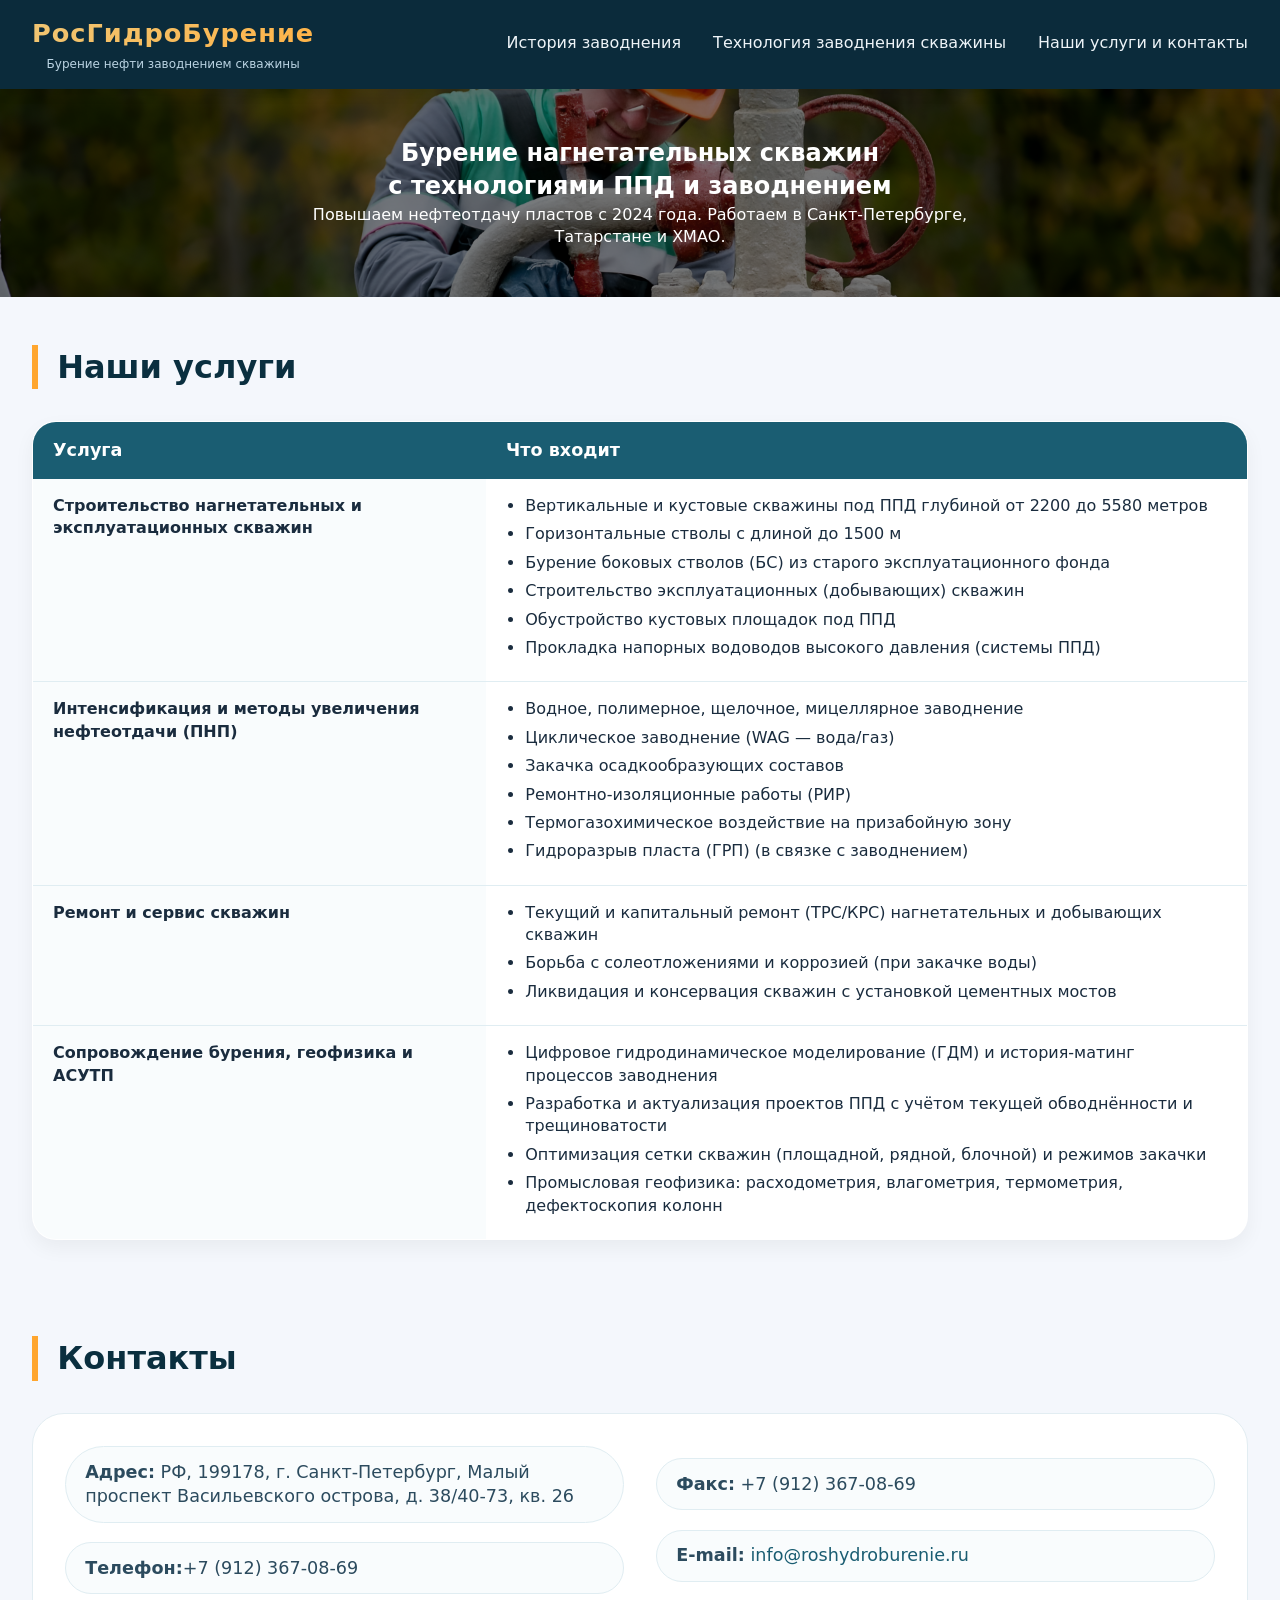
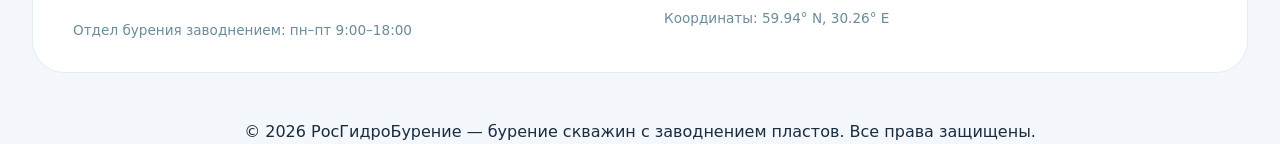
==== index.html @ d4af9af2 "Add files via upload" ====
<!DOCTYPE html>
<html lang="ru">
<head>
    <meta charset="UTF-8">
    <meta name="viewport" content="width=device-width, initial-scale=1.0, user-scalable=yes">
    <title>РосГидроБурение</title>
    <link rel="stylesheet" href="style.css">
</head>
<body>
<header class="site-header">
    <div class="header-container">
        <div class="logo">
            <h1>РосГидроБурение</h1>
            <center><p>Бурение нефти заводнением скважины</p></center>
        </div>
        <div class="nav-links">
            <a href="index_1.html">История заводнения</a>
            <a href="index_2.html">Технология заводнения скважины</a>
            <a href="index.html">Наши услуги и контакты</a>
        </div>
    </div>
</header>
<section class="hero hero3">
    <h2>Бурение нагнетательных скважин<br>с технологиями ППД и заводнением</h2>
    <p>Повышаем нефтеотдачу пластов с 2024 года. Работаем в Санкт-Петербурге, <br>Татарстане и ХМАО.</p>
</section>

<section id="services" class="container">
    <h2 class="section-title">Наши услуги</h2>
    <table class="services-table">
        <thead>
            <tr><th>Услуга</th><th>Что входит</th></tr>
        </thead>
        <tbody>
            <tr>
                <td><strong>Строительство нагнетательных и эксплуатационных скважин</strong></td>
                <td><ul><li>Вертикальные и кустовые скважины под ППД глубиной от 2200 до 5580 метров</li><li>Горизонтальные стволы с длиной до 1500 м</li><li>Бурение боковых стволов (БС) из старого эксплуатационного фонда</li><li>Строительство эксплуатационных (добывающих) скважин</li><li>Обустройство кустовых площадок под ППД</li><li>Прокладка напорных водоводов высокого давления (системы ППД)</li></ul></td>
                
            </tr>
            <tr>
                <td><strong>Интенсификация и методы увеличения нефтеотдачи (ПНП)</strong></td>
                <td><ul><li>Водное, полимерное, щелочное, мицеллярное заводнение</li><li>Циклическое заводнение (WAG — вода/газ)</li><li>Закачка осадкообразующих составов</li><li>Ремонтно-изоляционные работы (РИР)</li><li>Термогазохимическое воздействие на призабойную зону</li><li>Гидроразрыв пласта (ГРП) (в связке с заводнением)</li></ul></td>
                
            </tr>
            <tr>
                <td><strong>Ремонт и сервис скважин</strong></td>
                <td><ul><li>Текущий и капитальный ремонт (ТРС/КРС) нагнетательных и добывающих скважин</li><li>Борьба с солеотложениями и коррозией (при закачке воды)</li><li>Ликвидация и консервация скважин с установкой цементных мостов</li></ul></td>
                
             </tr>
            <tr>
                <td><strong>Сопровождение бурения, геофизика и АСУТП</strong></td>
                <td><ul><li>Цифровое гидродинамическое моделирование (ГДМ) и история-матинг процессов заводнения</li><li>Разработка и актуализация проектов ППД с учётом текущей обводнённости и трещиноватости</li><li>Оптимизация сетки скважин (площадной, рядной, блочной) и режимов закачки</li><li>Промысловая геофизика: расходометрия, влагометрия, термометрия, дефектоскопия колонн</li></ul></td>
                
             </tr>
        </tbody>
    </table>
</section>
<section id="contacts" class="contacts-section">
        <h2 class="contacts-title">Контакты</h2>
        <div class="contacts-simple">
            <div class="contact-block">
                <div class="contact-item">
                    <span><strong>Адрес:</strong> РФ, 199178, г. Санкт-Петербург, Малый проспект Васильевского острова, д. 38/40-73, кв. 26</span>
                </div>
                <div class="contact-item">
                    <span><strong>Телефон:</strong>+7 (912) 367-08-69</span>
                </div>
                <div class="contact-note">
                    Отдел бурения заводнением: пн–пт 9:00–18:00
                </div>
            </div>
            <div class="contact-block">
                <div class="contact-item">
                    <span><strong>Факс:</strong> +7 (912) 367-08-69</span>
                </div>
                <div class="contact-item">
                    <span><strong>E-mail:</strong> <a href="mailto:info@hydrodrillneft.ru">info@roshydroburenie.ru</a></span>
                </div>
                <div class="contact-note">
                    Координаты: 59.94° N, 30.26° E
                </div>
            </div>
        </div>
</section>
<footer class="site-footer">
    <center><p>© 2026 РосГидроБурение — бурение скважин с заводнением пластов. Все права защищены.</p></center>
</footer>
</body>
</html>
---- style.css ----
* {
    margin: 0;
    padding: 0;
    box-sizing: border-box;
}
body {
    font-family: system-ui, 'Segoe UI', 'Roboto', 'Helvetica Neue', sans-serif;
    background: #f4f7fc;
    color: #1a2c3e;
    line-height: 1.4;
    scroll-behavior: smooth;
}
.site-header {
    background: #0b2b3b;
    color: white;
    padding: 1rem 2rem;
    position: sticky;
    top: 0;
    z-index: 100;
    box-shadow: 0 4px 12px rgba(0,0,0,0.1);
}
.header-container {
    max-width: 1280px;
    margin: 0 auto;
    display: flex;
    flex-wrap: wrap;
    align-items: center;
    justify-content: space-between;
}
.logo h1 {
    font-size: 1.6rem;
    letter-spacing: 1px;
    font-weight: 600;
    background: linear-gradient(135deg, #f0c674, #ffb347);
    background-clip: text;
    -webkit-background-clip: text;
    color: transparent;
}

.logo p {
    font-size: 0.75rem;
    color: #bbd4e3;
    margin-top: 4px;
}
.nav-links {
    display: flex;
    gap: 2rem;
    flex-wrap: wrap;
}
.nav-links a {
    color: #eef4f8;
    text-decoration: none;
    font-weight: 500;
    transition: 0.2s;
    font-size: 1rem;
    padding: 0.5rem 0;
    border-bottom: 2px solid transparent;
}
.nav-links a:hover {
    border-bottom-color: #ffb347;
    color: #ffcd94;
}
@media (max-width: 700px) {
    .site-header {
        padding: 1rem;
    }
    .header-container {
        flex-direction: column;
        gap: 0.8rem;
    }
    .nav-links {
        gap: 1.2rem;
        justify-content: center;
    }
}
.hero {
    position: relative;
    padding: 3rem 2rem;
    text-align: center;
    background-size: cover;
    background-position: center;
    background-repeat: no-repeat;
}

/* Затемняющий слой */
.hero::before {
    content: '';
    position: absolute;
    top: 0;
    left: 0;
    width: 100%;
    height: 100%;
    background: rgba(0, 0, 0, 0.5); /* 0.5 = 50% затемнения */
    z-index: 1;
}

/* Чтобы контент был поверх затемнения */
.hero * {
    position: relative;
    z-index: 2;
}

/* Затемнение через градиент (проще и без псевдоэлементов) */
.hero1 {
    color: white;
    background-image: url("history.png");
}

.hero2 {
    color: white;
    background-image: url("dobycha.jpg");
}

.hero3 {
    color: white;
    background-image: url("inzhener.png");
}

.container {
    max-width: 1280px;
    margin: 0 auto;
    padding: 3rem 2rem;
}
.section-title {
    font-size: 2rem;
    margin-bottom: 2rem;
    font-weight: 600;
    border-left: 6px solid #ffa62e;
    padding-left: 1.2rem;
    color: #0a2f3f;
}
.card-grid {
    display: grid;
    grid-template-columns: repeat(auto-fit, minmax(280px, 1fr));
    gap: 2rem;
    margin-top: 1rem;
}
.card {
    background: white;
    border-radius: 24px;
    padding: 1.6rem;
    box-shadow: 0 8px 20px rgba(0,0,0,0.05);
    transition: transform 0.2s, box-shadow 0.2s;
    border: 1px solid #e2edf2;
}
ul {
    padding-left: 20px; 
}
.ol{
    padding-left: 20px;
}
.card h3 {
    font-size: 1.5rem;
    margin-bottom: 1rem;
    color: #1a4e63;
}

.card p, .card li {
    color: #2c4b5e;
    line-height: 1.5;
}
.placeholder-text {
    background: #f0f5f9;
    padding: 1rem;
    border-radius: 16px;
    font-family: monospace;
    font-size: 0.85rem;
    color: #4e6b7a;
    margin-top: 0.8rem;
}

.service-list {
    list-style: none;
    padding: 0;
}

.service-list li {
    padding: 0.6rem 0;
    border-bottom: 1px dashed #cbdbe2;
    display: flex;
    gap: 0.5rem;
    align-items: center;
}

.service-list li::before {
    content: "⚙️";
    font-size: 1.1rem;
}

/* Стили для таблицы услуг */
.services-table {
    width: 100%;
    border-collapse: collapse;
    background: white;
    border-radius: 24px;
    overflow: hidden;
    box-shadow: 0 8px 20px rgba(0,0,0,0.05);
    border: 1px solid #e2edf2;
}

.services-table th {
    background: #1a5d72;
    color: white;
    padding: 16px 20px;
    text-align: left;
    font-size: 1.1rem;
    font-weight: 600;
}

.services-table td {
    padding: 16px 20px;
    vertical-align: top;
    border-bottom: 1px solid #e0edf2;
}

.services-table tr:last-child td {
    border-bottom: none;
}

.services-table td:first-child {
    background: #f9fcfd;
    width: 28%;
}

.services-table td:nth-child(2) {
    width: 47%;
}

.services-table td:nth-child(3) {
    width: 25%;
}

.services-table ul {
    margin: 0;
    padding-left: 1.2rem;
}

.services-table li {
    margin-bottom: 6px;
}

.table-detail {
    background: #f0f5f9;
    padding: 8px 12px;
    border-radius: 16px;
    font-size: 0.85rem;
    line-height: 1.5;
}

.ris{
    font-size:10px;
}
.contacts-section {
    max-width: 1280px;
    margin: 0 auto;
    padding: 3rem 2rem;
}

.contacts-title {
    font-size: 2rem;
    margin-bottom: 2rem;
    font-weight: 600;
    border-left: 6px solid #ffa62e;
    padding-left: 1.2rem;
    color: #0a2f3f;
}

.contacts-simple {
    background: white;
    border-radius: 32px;
    padding: 2rem;
    border: 1px solid #e2edf2;
    display: flex;
    flex-wrap: wrap;
    gap: 2rem;
    justify-content: space-between;
    align-items: center;
}

.contact-block {
    flex: 1;
    min-width: 240px;
    display: flex;
    flex-direction: column;
    gap: 1.2rem;
}

.contact-item {
    display: flex;
    align-items: center;
    gap: 1rem;
    font-size: 1.1rem;
    background: #f9fcfd;
    padding: 0.8rem 1.2rem;
    border-radius: 60px;
    border: 1px solid #e0edf2;
}

.contact-item .emoji {
    font-size: 1.6rem;
}

.contact-item a {
    color: #1a5d72;
    text-decoration: none;
    font-weight: 500;
    transition: 0.2s;
}

.contact-item a:hover {
    color: #ff8c1a;
    text-decoration: underline;
}

.contact-item span {
    color: #2c4b5e;
}

.contact-note {
    font-size: 0.85rem;
    color: #6c8b9b;
    margin-top: 0.5rem;
    padding-left: 0.5rem;
}

.contact-placeholder {
    background: #f0f5f9;
    padding: 1rem;
    border-radius: 16px;
    font-family: monospace;
    font-size: 0.85rem;
    color: #4e6b7a;
    margin-top: 1.5rem;
    text-align: center;
}


@media (max-width: 760px) {
    .contacts-section {
        padding: 2rem 1.2rem;
    }
    .contacts-title {
        font-size: 1.7rem;
    }
    .contacts-simple {
        flex-direction: column;
        align-items: flex-start;
    }
    .contact-item {
        width: 100%;
    }
}
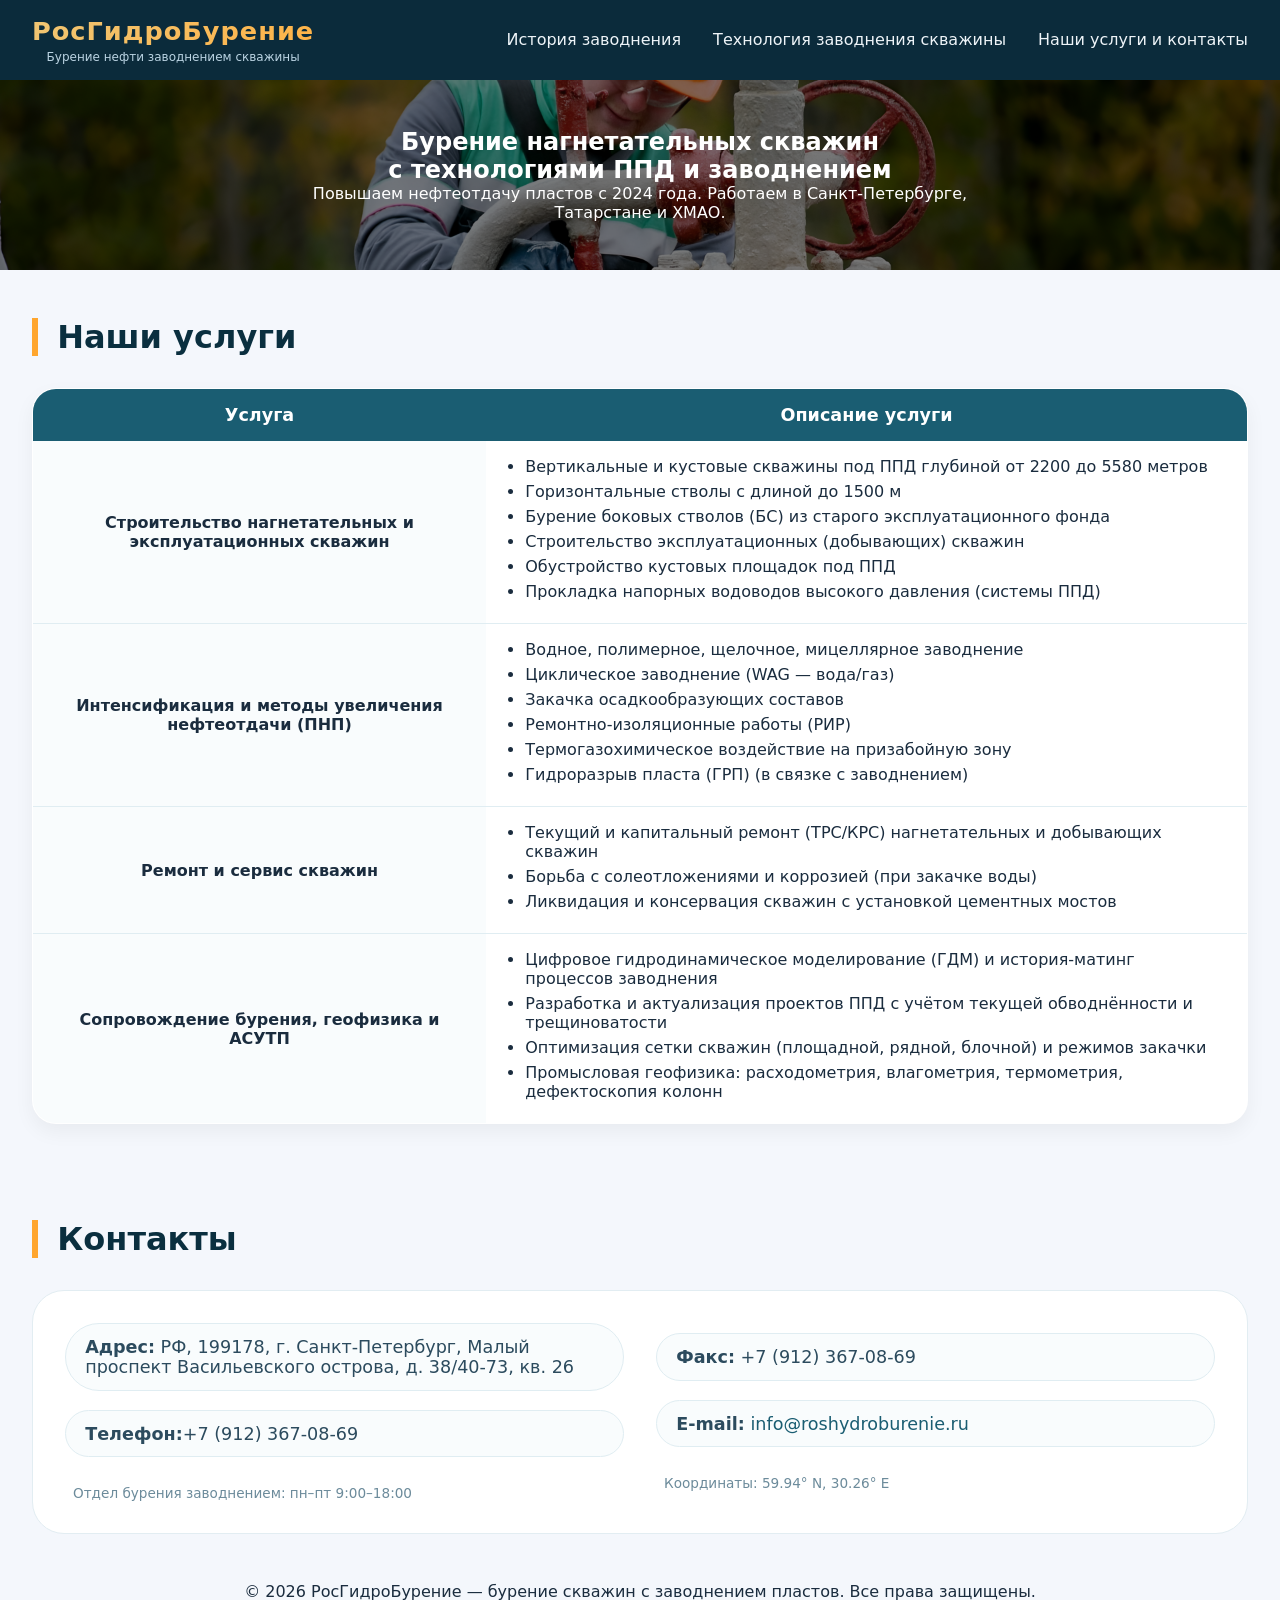
==== commit e9e10398: "Add files via upload" ====
--- a/index.html
+++ b/index.html
@@ -2,7 +2,7 @@
 <html lang="ru">
 <head>
     <meta charset="UTF-8">
-    <meta name="viewport" content="width=device-width, initial-scale=1.0, user-scalable=yes">
+    <meta name="viewport" content="width=1024, user-scalable=yes">
     <title>РосГидроБурение</title>
     <link rel="stylesheet" href="style.css">
 </head>
@@ -29,26 +29,26 @@
     <h2 class="section-title">Наши услуги</h2>
     <table class="services-table">
         <thead>
-            <tr><th>Услуга</th><th>Что входит</th></tr>
+            <tr><th><center>Услуга</center></th><th><center>Описание услуги</center></th></tr>
         </thead>
         <tbody>
             <tr>
-                <td><strong>Строительство нагнетательных и эксплуатационных скважин</strong></td>
+                <td style="text-align: center; vertical-align: middle;"><strong><center>Строительство нагнетательных и эксплуатационных скважин</center></strong></td>
                 <td><ul><li>Вертикальные и кустовые скважины под ППД глубиной от 2200 до 5580 метров</li><li>Горизонтальные стволы с длиной до 1500 м</li><li>Бурение боковых стволов (БС) из старого эксплуатационного фонда</li><li>Строительство эксплуатационных (добывающих) скважин</li><li>Обустройство кустовых площадок под ППД</li><li>Прокладка напорных водоводов высокого давления (системы ППД)</li></ul></td>
                 
             </tr>
             <tr>
-                <td><strong>Интенсификация и методы увеличения нефтеотдачи (ПНП)</strong></td>
+                <td style="text-align: center; vertical-align: middle;"><strong><center>Интенсификация и методы увеличения нефтеотдачи (ПНП)</center></strong></td>
                 <td><ul><li>Водное, полимерное, щелочное, мицеллярное заводнение</li><li>Циклическое заводнение (WAG — вода/газ)</li><li>Закачка осадкообразующих составов</li><li>Ремонтно-изоляционные работы (РИР)</li><li>Термогазохимическое воздействие на призабойную зону</li><li>Гидроразрыв пласта (ГРП) (в связке с заводнением)</li></ul></td>
                 
             </tr>
             <tr>
-                <td><strong>Ремонт и сервис скважин</strong></td>
+                <td style="text-align: center; vertical-align: middle;"><strong><center>Ремонт и сервис скважин</center></strong></td>
                 <td><ul><li>Текущий и капитальный ремонт (ТРС/КРС) нагнетательных и добывающих скважин</li><li>Борьба с солеотложениями и коррозией (при закачке воды)</li><li>Ликвидация и консервация скважин с установкой цементных мостов</li></ul></td>
                 
              </tr>
             <tr>
-                <td><strong>Сопровождение бурения, геофизика и АСУТП</strong></td>
+                <td style="text-align: center; vertical-align: middle;"><strong><center>Сопровождение бурения, геофизика и АСУТП</center></strong></td>
                 <td><ul><li>Цифровое гидродинамическое моделирование (ГДМ) и история-матинг процессов заводнения</li><li>Разработка и актуализация проектов ППД с учётом текущей обводнённости и трещиноватости</li><li>Оптимизация сетки скважин (площадной, рядной, блочной) и режимов закачки</li><li>Промысловая геофизика: расходометрия, влагометрия, термометрия, дефектоскопия колонн</li></ul></td>
                 
              </tr>
--- a/style.css
+++ b/style.css
@@ -5,11 +5,9 @@
     box-sizing: border-box;
 }
 body {
-    font-family: system-ui, 'Segoe UI', 'Roboto', 'Helvetica Neue', sans-serif;
+    font-family: system-ui;
     background: #f4f7fc;
     color: #1a2c3e;
-    line-height: 1.4;
-    scroll-behavior: smooth;
 }
 .site-header {
     background: #0b2b3b;
@@ -18,7 +16,6 @@
     position: sticky;
     top: 0;
     z-index: 100;
-    box-shadow: 0 4px 12px rgba(0,0,0,0.1);
 }
 .header-container {
     max-width: 1280px;
@@ -37,7 +34,6 @@
     -webkit-background-clip: text;
     color: transparent;
 }
-
 .logo p {
     font-size: 0.75rem;
     color: #bbd4e3;
@@ -82,8 +78,6 @@
     background-position: center;
     background-repeat: no-repeat;
 }
-
-/* Затемняющий слой */
 .hero::before {
     content: '';
     position: absolute;
@@ -91,17 +85,13 @@
     left: 0;
     width: 100%;
     height: 100%;
-    background: rgba(0, 0, 0, 0.5); /* 0.5 = 50% затемнения */
+    background: rgba(0, 0, 0, 0.5); 
     z-index: 1;
 }
-
-/* Чтобы контент был поверх затемнения */
 .hero * {
     position: relative;
     z-index: 2;
 }
-
-/* Затемнение через градиент (проще и без псевдоэлементов) */
 .hero1 {
     color: white;
     background-image: url("history.png");
@@ -111,12 +101,10 @@
     color: white;
     background-image: url("dobycha.jpg");
 }
-
 .hero3 {
     color: white;
     background-image: url("inzhener.png");
 }
-
 .container {
     max-width: 1280px;
     margin: 0 auto;
@@ -155,7 +143,10 @@
     margin-bottom: 1rem;
     color: #1a4e63;
 }
-
+.card img {
+    max-width: 100%;
+    height: auto;
+}
 .card p, .card li {
     color: #2c4b5e;
     line-height: 1.5;
@@ -164,17 +155,14 @@
     background: #f0f5f9;
     padding: 1rem;
     border-radius: 16px;
-    font-family: monospace;
     font-size: 0.85rem;
     color: #4e6b7a;
     margin-top: 0.8rem;
 }
-
 .service-list {
     list-style: none;
     padding: 0;
 }
-
 .service-list li {
     padding: 0.6rem 0;
     border-bottom: 1px dashed #cbdbe2;
@@ -182,13 +170,10 @@
     gap: 0.5rem;
     align-items: center;
 }
-
 .service-list li::before {
     content: "⚙️";
     font-size: 1.1rem;
 }
-
-/* Стили для таблицы услуг */
 .services-table {
     width: 100%;
     border-collapse: collapse;
@@ -198,7 +183,6 @@
     box-shadow: 0 8px 20px rgba(0,0,0,0.05);
     border: 1px solid #e2edf2;
 }
-
 .services-table th {
     background: #1a5d72;
     color: white;
@@ -207,39 +191,31 @@
     font-size: 1.1rem;
     font-weight: 600;
 }
-
 .services-table td {
     padding: 16px 20px;
     vertical-align: top;
     border-bottom: 1px solid #e0edf2;
 }
-
 .services-table tr:last-child td {
     border-bottom: none;
 }
-
 .services-table td:first-child {
     background: #f9fcfd;
     width: 28%;
 }
-
 .services-table td:nth-child(2) {
     width: 47%;
 }
-
 .services-table td:nth-child(3) {
     width: 25%;
 }
-
 .services-table ul {
     margin: 0;
     padding-left: 1.2rem;
 }
-
 .services-table li {
     margin-bottom: 6px;
 }
-
 .table-detail {
     background: #f0f5f9;
     padding: 8px 12px;
@@ -247,7 +223,6 @@
     font-size: 0.85rem;
     line-height: 1.5;
 }
-
 .ris{
     font-size:10px;
 }
@@ -256,7 +231,6 @@
     margin: 0 auto;
     padding: 3rem 2rem;
 }
-
 .contacts-title {
     font-size: 2rem;
     margin-bottom: 2rem;
@@ -265,7 +239,6 @@
     padding-left: 1.2rem;
     color: #0a2f3f;
 }
-
 .contacts-simple {
     background: white;
     border-radius: 32px;
@@ -277,7 +250,6 @@
     justify-content: space-between;
     align-items: center;
 }
-
 .contact-block {
     flex: 1;
     min-width: 240px;
@@ -285,7 +257,6 @@
     flex-direction: column;
     gap: 1.2rem;
 }
-
 .contact-item {
     display: flex;
     align-items: center;
@@ -296,18 +267,12 @@
     border-radius: 60px;
     border: 1px solid #e0edf2;
 }
-
-.contact-item .emoji {
-    font-size: 1.6rem;
-}
-
 .contact-item a {
     color: #1a5d72;
     text-decoration: none;
     font-weight: 500;
     transition: 0.2s;
 }
-
 .contact-item a:hover {
     color: #ff8c1a;
     text-decoration: underline;
@@ -316,14 +281,12 @@
 .contact-item span {
     color: #2c4b5e;
 }
-
 .contact-note {
     font-size: 0.85rem;
     color: #6c8b9b;
     margin-top: 0.5rem;
     padding-left: 0.5rem;
 }
-
 .contact-placeholder {
     background: #f0f5f9;
     padding: 1rem;
@@ -334,8 +297,6 @@
     margin-top: 1.5rem;
     text-align: center;
 }
-
-
 @media (max-width: 760px) {
     .contacts-section {
         padding: 2rem 1.2rem;
